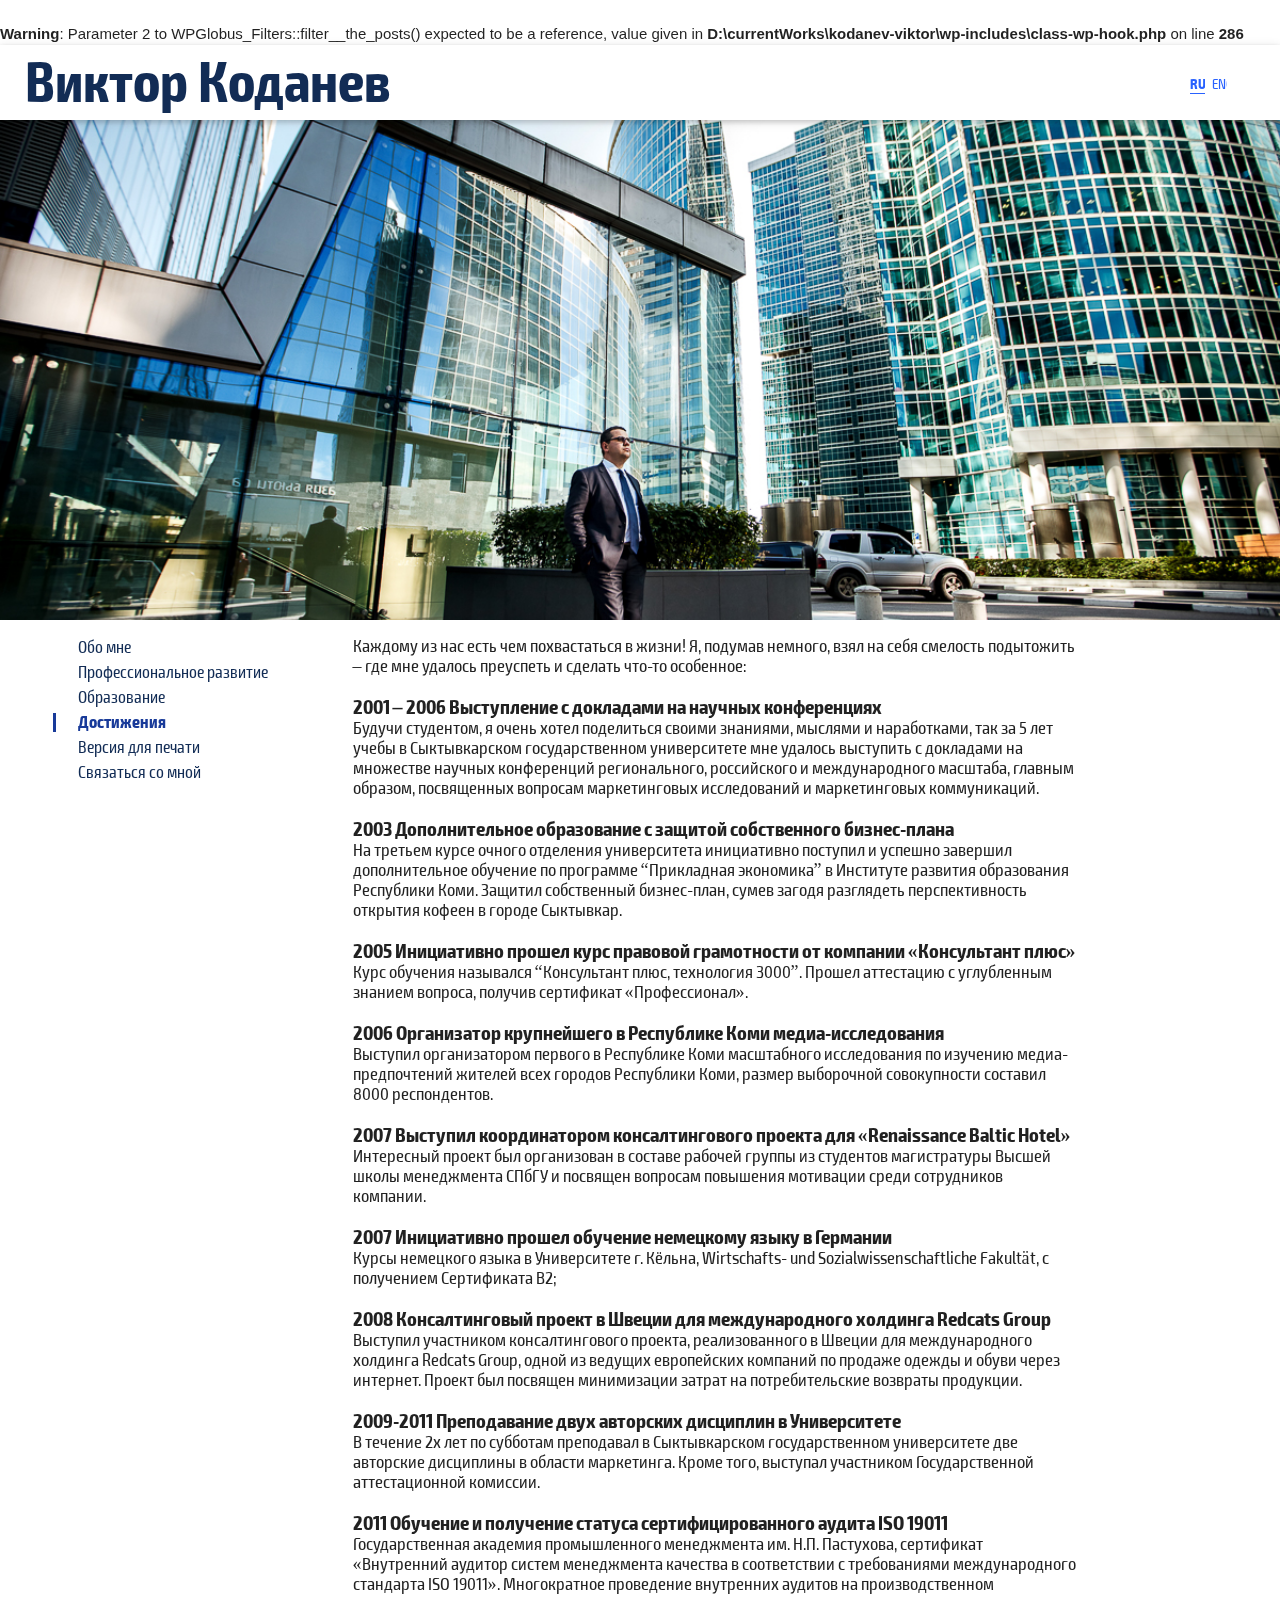
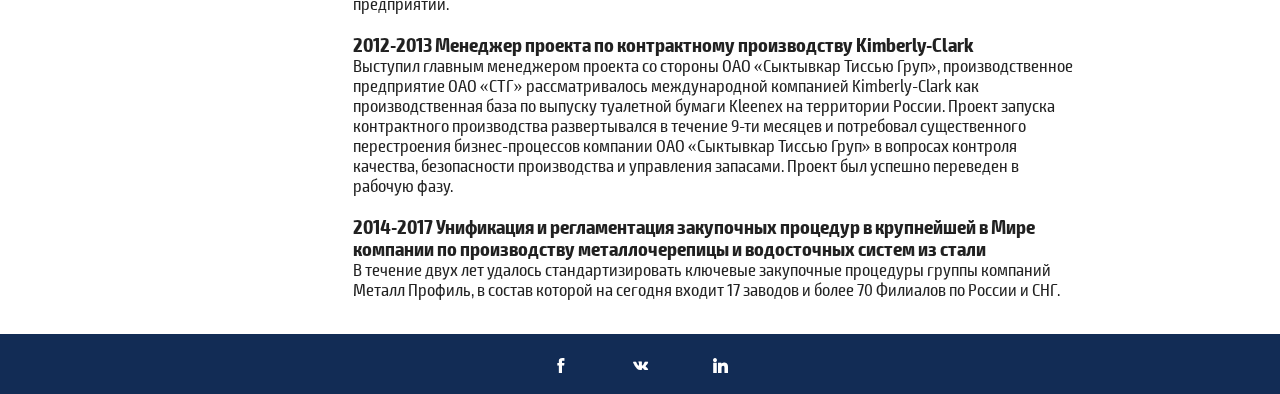
==== achievemnets/index.html @ 1e1ac739 "static clone" ====
<!DOCTYPE html>
<html><body><br>
<b>Warning</b>:  Parameter 2 to WPGlobus_Filters::filter__the_posts() expected to be a reference, value given in <b>D:\currentWorks\kodanev-viktor\wp-includes\class-wp-hook.php</b> on line <b>286</b><br>
	
	

	
		<meta charset="UTF-8">
		<meta name="viewport" content="width=device-width, height=device-height, initial-scale=1.0, maximum-scale=1.0, user-scalable=no">
		<link rel="shortcut icon" href="../wp-content/themes/kodanev/assets/icon_32.png" type="image/x-icon">

<link rel="apple-touch-icon" sizes="180x180" href="../wp-content/themes/kodanev/assets/apple-touch-icon.png">
<link rel="icon" type="image/png" href="../wp-content/themes/kodanev/assets/favicon-32x32.png" sizes="32x32">
<link rel="icon" type="image/png" href="../wp-content/themes/kodanev/assets/favicon-16x16.png" sizes="16x16">
<link rel="manifest" href="../wp-content/themes/kodanev/assets/manifest.json">
<link rel="mask-icon" href="../wp-content/themes/kodanev/assets/safari-pinned-tab.svg" color="#5bbad5">
<meta name="msapplication-TileColor" content="#ffffff">
<meta name="msapplication-TileImage" content="../wp-content/themes/kodanev/assets/mstile-144x144.png">
<meta name="theme-color" content="#ffffff">
		
		
		<title>Достижения — kodanev-viktor</title>
<link rel="dns-prefetch" href="//s.w.org">


<link rel="stylesheet" id="wp-block-library-css" href="../wp-includes/css/dist/block-library/style.min.css" type="text/css" media="all">
<link rel="stylesheet" id="materialize-style-css" href="../wp-content/themes/kodanev/assets/css/materialize.css" type="text/css" media="all">
<link rel="stylesheet" id="icons-css" href="../wp-content/themes/kodanev/assets/icons/style.css" type="text/css" media="all">
<link rel="stylesheet" id="flexbox-helper-css" href="../wp-content/themes/kodanev/assets/css/flexbox.css" type="text/css" media="all">
<link rel="stylesheet" id="fonts-style-css" href="../wp-content/themes/kodanev/assets/fonts/exo2/exotwocondensed.css" type="text/css" media="all">
<link rel="stylesheet" id="kodanev-style-css" href="../wp-content/themes/kodanev/style.css" type="text/css" media="all">
<link rel="stylesheet" id="wpglobus-css" href="../wp-content/plugins/wpglobus/includes/css/wpglobus.min.css" type="text/css" media="all">
<script type="text/javascript" src="../wp-includes/js/jquery/jquery.js"></script>
<script type="text/javascript" src="../wp-includes/js/jquery/jquery-migrate.min.js"></script>
<script type="text/javascript">
/* <![CDATA[ */
var userSettings = {"url":"\/","uid":"0","time":"1568636108","secure":""};
/* ]]> */
</script>
<script type="text/javascript" src="../wp-includes/js/utils.min.js"></script>







			<style type="text/css" media="screen">
				.wpglobus_flag_ru{background-image:url(http://OFFLINEZIP.wpsho/wp-content/plugins/wpglobus/flags/ru.png)}.wpglobus_flag_en{background-image:url(http://OFFLINEZIP.wpsho/wp-content/plugins/wpglobus/flags/us.png)}                                    			</style>
			

	

	
		<header id="masthead" class="site-header" role="banner">
			<nav class="white hide-on-med-and-down">
				<div class="nav-wrapper">
					<div class="name left">
						<h1 class="exo2bold dark-blue-text">Виктор Коданев</h1>
					</div>
					<div class="lang right">
						<ul class="lang_changer right"><li><a class="exo2reg med-blue-text active">Russian</a></li><li><a class="exo2reg med-blue-text" href="../en/achievemnets/index.html">English</a></li></ul>
					</div>
				</div>
			</nav>
			<div class="navbar-fixed hide-on-large-only">
				<nav class="white">
					<div class="nav-wrapper">
						<button data-activates="sidenav" class="c-hamburger c-hamburger--htx right">
							<span>toggle menu</span>
						</button>

						<div class="name center">
							<h1 class="exo2bold dark-blue-text">Виктор Коданев</h1>
						</div>
						<div class="pagenav side-nav" id="sidenav">
							<div class="name center">
								<h1 class="exo2bold white-text">Виктор Коданев</h1>
							</div>
							<div class="container flex-column">
								<ul class="links flex-column">


									<li> <a class="exo2reg" href="../index.html">Обо мне</a></li><li> <a class="exo2reg" href="../professional/index.html">Профессиональное развитие</a></li><li> <a class="exo2reg" href="../education/index.html">Образование</a></li><li> <a class="exo2reg" href="../achievemnets/index.html">Достижения</a></li><li> <a class="exo2reg" href="../documentation/index.html">Версия для печати</a></li><li> <a class="exo2reg" href="../contact/index.html">Связаться со мной</a></li>
								</ul>
								<div class="divider"></div>
								<ul class="linker flex-row">
									<li>
										<div class="circle">
											<a href="#">
												<span class="white-text icon icon-fb"></span>
											</a>
										</div>
									</li>
									<li>
										<div class="circle">
											<a href="#">
												<span class="white-text icon icon-vk"></span>
											</a>
										</div>
									</li>
									<li>
										<div class="circle">
											<a href="#">
												<span class="white-text icon icon-li"></span>
											</a>
										</div>
									</li>
									<li class="language valign-wrapper"><a class="exo2reg active">Russian</a></li><li class="language valign-wrapper"><a class="exo2reg" href="../en/achievemnets/index.html">English</a></li>								</ul>
							</div>
						</div>
					</div>
				</nav>
			</div>
		</header>
		

		<div id="page" class="site">
			<div id="content" class="site-content">

	<div id="primary" class="content-area">
		<main id="main" class="site-main" role="main">

			
<article id="post-62" class="post-62 page type-page status-publish hentry">

	<div class="entry-content">

			
<div class="fullwidth parallax-container">
<div class="parallax">
<img src="../wp-content/uploads/2016/09/IMG_5433.jpg" class="responsive-img"></div></div><div class="section">
		<div class="row">
	<div class="container">
			<div class="col s12 m12 l10 offset-l2 page-contents">
	<aside id="secondary" class="widget-area hide-on-med-and-down" role="complementary">
		<div class="flex-column">
<ul class="pagenav">
<li> <a class="exo2reg dark-blue-2-text" href="../index.html">Обо мне</a></li><li> <a class="exo2reg dark-blue-2-text" href="../professional/index.html">Профессиональное развитие</a></li><li> <a class="exo2reg dark-blue-2-text" href="../education/index.html">Образование</a></li><li> <a class="exo2reg dark-blue-2-text" href="../achievemnets/index.html">Достижения</a></li><li> <a class="exo2reg dark-blue-2-text" href="../documentation/index.html">Версия для печати</a></li><li> <a class="exo2reg dark-blue-2-text" href="../contact/index.html">Связаться со мной</a></li>			</ul>


		</div>
	</aside>
	
<p class="exo2reg">Каждому из нас есть чем похвастаться в жизни! Я, подумав немного, взял на себя смелость подытожить – где мне удалось преуспеть и сделать что-то особенное:<br>
 <br>
<span class="exo2bold">2001 – 2006 Выступление с докладами на научных конференциях</span></p>
<p class="exo2reg">Будучи студентом, я очень хотел поделиться своими знаниями, мыслями и наработками, так за 5 лет учебы в Сыктывкарском государственном университете мне удалось выступить с докладами на множестве научных конференций регионального, российского и международного масштаба, главным образом, посвященных вопросам маркетинговых исследований и маркетинговых коммуникаций.<br>
 <br>
<span class="exo2bold">2003 Дополнительное образование с защитой собственного бизнес-плана</span></p>
<p class="exo2reg">На третьем курсе очного отделения университета инициативно поступил и успешно завершил дополнительное обучение по программе “Прикладная экономика” в Институте развития образования Республики Коми. Защитил собственный бизнес-план, сумев загодя разглядеть перспективность открытия кофеен в городе Сыктывкар.<br>
 <br>
<span class="exo2bold">2005 Инициативно прошел курс правовой грамотности от компании «Консультант плюс»</span></p>
<p class="exo2reg">Курс обучения назывался “Консультант плюс, технология 3000”. Прошел аттестацию с углубленным знанием вопроса, получив сертификат «Профессионал».<br>
 <br>
<span class="exo2bold">2006 Организатор крупнейшего в Республике Коми медиа-исследования</span></p>
<p class="exo2reg">Выступил организатором первого в Республике Коми масштабного исследования по изучению медиа-предпочтений жителей всех городов Республики Коми, размер выборочной совокупности составил 8000 респондентов.<br>
 <br>
<span class="exo2bold">2007 Выступил координатором консалтингового проекта для «Renaissance Baltic Hotel»</span></p>
<p class="exo2reg">Интересный проект был организован в составе рабочей группы из студентов магистратуры Высшей школы менеджмента СПбГУ и посвящен вопросам повышения мотивации среди сотрудников компании.<br>
 <br>
<span class="exo2bold">2007 Инициативно прошел обучение немецкому языку в Германии</span></p>
<p class="exo2reg">Курсы немецкого языка в Университете г. Кёльна, Wirtschafts- und Sozialwissenschaftliche Fakultät, с получением Сертификата В2;<br>
 <br>
<span class="exo2bold">2008 Консалтинговый проект в Швеции для международного холдинга Redcats Group</span></p>
<p class="exo2reg">Выступил участником консалтингового проекта, реализованного в Швеции для международного холдинга Redcats Group, одной из ведущих европейских компаний по продаже одежды и обуви через интернет. Проект был посвящен минимизации затрат на потребительские возвраты продукции.<br>
 <br>
<span class="exo2bold">2009-2011 Преподавание двух авторских дисциплин в Университете</span></p>
<p class="exo2reg">В течение 2х лет по субботам преподавал в Сыктывкарском государственном университете две авторские дисциплины в области маркетинга. Кроме того, выступал участником Государственной аттестационной комиссии.<br>
 <br>
<span class="exo2bold">2011 Обучение и получение статуса сертифицированного аудита ISO 19011</span></p>
<p class="exo2reg">Государственная академия промышленного менеджмента им. Н.П. Пастухова, сертификат «Внутренний аудитор систем менеджмента качества в соответствии с требованиями международного стандарта ISO 19011». Многократное проведение внутренних аудитов на производственном предприятии.<br>
 <br>
<span class="exo2bold">2012-2013 Менеджер проекта по контрактному производству Kimberly-Clark</span></p>
<p class="exo2reg">Выступил главным менеджером проекта со стороны ОАО «Сыктывкар Тиссью Груп», производственное предприятие ОАО «СТГ» рассматривалось международной компанией Kimberly-Clark как производственная база по выпуску туалетной бумаги Kleenex на территории России. Проект запуска контрактного производства развертывался в течение 9-ти месяцев и потребовал существенного перестроения бизнес-процессов компании ОАО «Сыктывкар Тиссью Груп» в вопросах контроля качества, безопасности производства и управления запасами. Проект был успешно переведен в рабочую фазу.<br>
 <br>
<span class="exo2bold">2014-2017 Унификация и регламентация закупочных процедур в крупнейшей в Мире компании по производству металлочерепицы и водосточных систем из стали</span></p>
<p class="exo2reg">В течение двух лет удалось стандартизировать ключевые закупочные процедуры группы компаний Металл Профиль, в состав которой на сегодня входит 17 заводов и более 70 Филиалов по России и СНГ.</p>
</div>
		</div>
	</div>
</div>

	</div>

</article>
		</main>
	</div>


	</div>
	

	<footer class="dark-blue">
		<div class="flex-row icons">
				<div class="circle">
					<a href="https://facebook.com/victor.kodanev" target="_blank">
						<span class="icon icon-fb"></span>
					</a>
				</div>
				<div class="circle">
					<a href="https://vk.com/id373492752" target="_blank">
						<span class="icon icon-vk"></span>
					</a>
				</div>
				<div class="circle">
					<a href="https://ru.linkedin.com/in/viktor-kodanev-8ab91276" target="_blank">
						<span class="icon icon-li"></span>
					</a>
				</div>
		</div>
	</footer>
	
	</div>
	

	<script type="text/javascript" src="../wp-content/themes/kodanev/assets/js/jquery-2.2.1.min.js"></script>
<script type="text/javascript" src="../wp-content/themes/kodanev/assets/js/materialize.js"></script>
<script type="text/javascript" src="../wp-content/themes/kodanev/assets/js/init.js"></script>
<script type="text/javascript" src="../wp-content/themes/kodanev/js/navigation.js"></script>
<script type="text/javascript" src="../wp-content/themes/kodanev/js/skip-link-focus-fix.js"></script>
<script type="text/javascript">
/* <![CDATA[ */
var WPGlobus = {"version":"1.6.2","language":"ru"};
/* ]]> */
</script>
<script type="text/javascript" src="../wp-content/plugins/wpglobus/includes/js/wpglobus.min.js"></script>

		

		
</body></html>
---- wp-includes/css/dist/block-library/style.min.css ----
.wp-block-audio figcaption {margin-top: .5em;margin-bottom: 1em;color: #555d66;text-align: center;font-size: 13px;}
.wp-block-audio audio {width: 100%;min-width: 300px;}
.block-editor-block-list__layout .reusable-block-edit-panel {align-items: center;background: #f8f9f9;color: #555d66;display: flex;flex-wrap: wrap;font-family: -apple-system,BlinkMacSystemFont,Segoe UI,Roboto,Oxygen-Sans,Ubuntu,Cantarell,Helvetica Neue,sans-serif;font-size: 13px;top: -14px;margin: 0 -14px;padding: 8px 14px;position: relative;border: 1px dashed rgba(145,151,162,.25);border-bottom: none;}
.block-editor-block-list__layout .block-editor-block-list__layout .reusable-block-edit-panel {margin: 0 -14px;padding: 8px 14px;}
.block-editor-block-list__layout .reusable-block-edit-panel .reusable-block-edit-panel__spinner {margin: 0 5px;}
.block-editor-block-list__layout .reusable-block-edit-panel .reusable-block-edit-panel__info {margin-right: auto;}
.block-editor-block-list__layout .reusable-block-edit-panel .reusable-block-edit-panel__label {margin-right: 8px;white-space: nowrap;font-weight: 600;}
.block-editor-block-list__layout .reusable-block-edit-panel .reusable-block-edit-panel__title {flex: 1 1 100%;font-size: 14px;height: 30px;margin: 4px 0 8px;}
.block-editor-block-list__layout .reusable-block-edit-panel .components-button.reusable-block-edit-panel__button {flex-shrink: 0;}
@media (min-width:960px) {.block-editor-block-list__layout .reusable-block-edit-panel {flex-wrap: nowrap;}
	.block-editor-block-list__layout .reusable-block-edit-panel .reusable-block-edit-panel__title {margin: 0;}
	.block-editor-block-list__layout .reusable-block-edit-panel .components-button.reusable-block-edit-panel__button {margin: 0 0 0 5px;}}
.editor-block-list__layout .is-selected .reusable-block-edit-panel {border-color: rgba(66,88,99,.4) rgba(66,88,99,.4) rgba(66,88,99,.4) transparent;}
.is-dark-theme .editor-block-list__layout .is-selected .reusable-block-edit-panel {border-color: hsla(0,0%,100%,.45) hsla(0,0%,100%,.45) hsla(0,0%,100%,.45) transparent;}
.block-editor-block-list__layout .reusable-block-indicator {background: #fff;border: 1px dashed #e2e4e7;color: #555d66;top: -14px;height: 30px;padding: 4px;position: absolute;z-index: 1;width: 30px;right: -14px;}
.wp-block-button {color: #fff;margin-bottom: 1.5em;}
.wp-block-button.aligncenter {text-align: center;}
.wp-block-button.alignright {text-align: right;}
.wp-block-button__link {background-color: #32373c;border: none;border-radius: 28px;box-shadow: none;color: inherit;cursor: pointer;display: inline-block;font-size: 18px;margin: 0;padding: 12px 24px;text-align: center;text-decoration: none;overflow-wrap: break-word;}
.wp-block-button__link:active, .wp-block-button__link:focus, .wp-block-button__link:hover, .wp-block-button__link:visited {color: inherit;}
.is-style-squared .wp-block-button__link {border-radius: 0;}
.is-style-outline {color: #32373c;}
.is-style-outline .wp-block-button__link {background-color: transparent;border: 2px solid;}
.wp-block-calendar {text-align: center;}
.wp-block-calendar tbody td, .wp-block-calendar th {padding: 4px;border: 1px solid #e2e4e7;}
.wp-block-calendar tfoot td {border: none;}
.wp-block-calendar table {width: 100%;border-collapse: collapse;font-family: -apple-system,BlinkMacSystemFont,Segoe UI,Roboto,Oxygen-Sans,Ubuntu,Cantarell,Helvetica Neue,sans-serif;}
.wp-block-calendar table th {font-weight: 440;background: #edeff0;}
.wp-block-calendar a {text-decoration: underline;}
.wp-block-calendar tfoot a {color: #00739c;}
.wp-block-calendar table caption, .wp-block-calendar table tbody {color: #40464d;}
.wp-block-categories.alignleft {margin-right: 2em;}
.wp-block-categories.alignright {margin-left: 2em;}
.wp-block-columns {display: flex;flex-wrap: wrap;}
@media (min-width:782px) {.wp-block-columns {flex-wrap: nowrap;}}
.wp-block-column {flex-grow: 1;margin-bottom: 1em;flex-basis: 100%;min-width: 0;word-break: break-word;overflow-wrap: break-word;}
@media (min-width:600px) {.wp-block-column {flex-basis: calc(50% - 16px);flex-grow: 0;}
	.wp-block-column:nth-child(2n) {margin-left: 32px;}}
@media (min-width:782px) {.wp-block-column:not(:first-child) {margin-left: 32px;}}
.wp-block-cover, .wp-block-cover-image {position: relative;background-color: #000;background-size: cover;background-position: 50%;min-height: 430px;width: 100%;margin: 0 0 1.5em;display: flex;justify-content: center;align-items: center;overflow: hidden;}
.wp-block-cover-image.has-left-content, .wp-block-cover.has-left-content {justify-content: flex-start;}
.wp-block-cover-image.has-left-content .wp-block-cover-image-text, .wp-block-cover-image.has-left-content .wp-block-cover-text, .wp-block-cover-image.has-left-content h2, .wp-block-cover.has-left-content .wp-block-cover-image-text, .wp-block-cover.has-left-content .wp-block-cover-text, .wp-block-cover.has-left-content h2 {margin-left: 0;text-align: left;}
.wp-block-cover-image.has-right-content, .wp-block-cover.has-right-content {justify-content: flex-end;}
.wp-block-cover-image.has-right-content .wp-block-cover-image-text, .wp-block-cover-image.has-right-content .wp-block-cover-text, .wp-block-cover-image.has-right-content h2, .wp-block-cover.has-right-content .wp-block-cover-image-text, .wp-block-cover.has-right-content .wp-block-cover-text, .wp-block-cover.has-right-content h2 {margin-right: 0;text-align: right;}
.wp-block-cover-image .wp-block-cover-image-text, .wp-block-cover-image .wp-block-cover-text, .wp-block-cover-image h2, .wp-block-cover .wp-block-cover-image-text, .wp-block-cover .wp-block-cover-text, .wp-block-cover h2 {color: #fff;font-size: 2em;line-height: 1.25;z-index: 1;margin-bottom: 0;max-width: 610px;padding: 14px;text-align: center;}
.wp-block-cover-image .wp-block-cover-image-text a, .wp-block-cover-image .wp-block-cover-image-text a:active, .wp-block-cover-image .wp-block-cover-image-text a:focus, .wp-block-cover-image .wp-block-cover-image-text a:hover, .wp-block-cover-image .wp-block-cover-text a, .wp-block-cover-image .wp-block-cover-text a:active, .wp-block-cover-image .wp-block-cover-text a:focus, .wp-block-cover-image .wp-block-cover-text a:hover, .wp-block-cover-image h2 a, .wp-block-cover-image h2 a:active, .wp-block-cover-image h2 a:focus, .wp-block-cover-image h2 a:hover, .wp-block-cover .wp-block-cover-image-text a, .wp-block-cover .wp-block-cover-image-text a:active, .wp-block-cover .wp-block-cover-image-text a:focus, .wp-block-cover .wp-block-cover-image-text a:hover, .wp-block-cover .wp-block-cover-text a, .wp-block-cover .wp-block-cover-text a:active, .wp-block-cover .wp-block-cover-text a:focus, .wp-block-cover .wp-block-cover-text a:hover, .wp-block-cover h2 a, .wp-block-cover h2 a:active, .wp-block-cover h2 a:focus, .wp-block-cover h2 a:hover {color: #fff;}
.wp-block-cover-image.has-parallax, .wp-block-cover.has-parallax {background-attachment: fixed;}
@supports (-webkit-overflow-scrolling:touch) {.wp-block-cover-image.has-parallax, .wp-block-cover.has-parallax {background-attachment: scroll;}}
.wp-block-cover-image.has-background-dim:before, .wp-block-cover.has-background-dim:before {content: "";position: absolute;top: 0;left: 0;bottom: 0;right: 0;background-color: inherit;opacity: .5;z-index: 1;}
.wp-block-cover-image.has-background-dim.has-background-dim-10:before, .wp-block-cover.has-background-dim.has-background-dim-10:before {opacity: .1;}
.wp-block-cover-image.has-background-dim.has-background-dim-20:before, .wp-block-cover.has-background-dim.has-background-dim-20:before {opacity: .2;}
.wp-block-cover-image.has-background-dim.has-background-dim-30:before, .wp-block-cover.has-background-dim.has-background-dim-30:before {opacity: .3;}
.wp-block-cover-image.has-background-dim.has-background-dim-40:before, .wp-block-cover.has-background-dim.has-background-dim-40:before {opacity: .4;}
.wp-block-cover-image.has-background-dim.has-background-dim-50:before, .wp-block-cover.has-background-dim.has-background-dim-50:before {opacity: .5;}
.wp-block-cover-image.has-background-dim.has-background-dim-60:before, .wp-block-cover.has-background-dim.has-background-dim-60:before {opacity: .6;}
.wp-block-cover-image.has-background-dim.has-background-dim-70:before, .wp-block-cover.has-background-dim.has-background-dim-70:before {opacity: .7;}
.wp-block-cover-image.has-background-dim.has-background-dim-80:before, .wp-block-cover.has-background-dim.has-background-dim-80:before {opacity: .8;}
.wp-block-cover-image.has-background-dim.has-background-dim-90:before, .wp-block-cover.has-background-dim.has-background-dim-90:before {opacity: .9;}
.wp-block-cover-image.has-background-dim.has-background-dim-100:before, .wp-block-cover.has-background-dim.has-background-dim-100:before {opacity: 1;}
.wp-block-cover-image.alignleft, .wp-block-cover-image.alignright, .wp-block-cover.alignleft, .wp-block-cover.alignright {max-width: 305px;width: 100%;}
.wp-block-cover-image:after, .wp-block-cover:after {display: block;content: "";font-size: 0;min-height: inherit;}
@supports ((position:-webkit-sticky) or (position:sticky)) {.wp-block-cover-image:after, .wp-block-cover:after {content: none;}}
.wp-block-cover-image.aligncenter, .wp-block-cover-image.alignleft, .wp-block-cover-image.alignright, .wp-block-cover.aligncenter, .wp-block-cover.alignleft, .wp-block-cover.alignright {display: flex;}
.wp-block-cover-image .wp-block-cover__inner-container, .wp-block-cover .wp-block-cover__inner-container {width: calc(100% - 70px);z-index: 1;color: #f8f9f9;}
.wp-block-cover-image .wp-block-subhead, .wp-block-cover-image h1, .wp-block-cover-image h2, .wp-block-cover-image h3, .wp-block-cover-image h4, .wp-block-cover-image h5, .wp-block-cover-image h6, .wp-block-cover-image p, .wp-block-cover .wp-block-subhead, .wp-block-cover h1, .wp-block-cover h2, .wp-block-cover h3, .wp-block-cover h4, .wp-block-cover h5, .wp-block-cover h6, .wp-block-cover p {color: inherit;}
.wp-block-cover__video-background {position: absolute;top: 50%;left: 50%;transform: translateX(-50%) translateY(-50%);width: 100%;height: 100%;z-index: 0;-o-object-fit: cover;object-fit: cover;}
.block-editor-block-list__block[data-type="core/embed"][data-align=left] .block-editor-block-list__block-edit, .block-editor-block-list__block[data-type="core/embed"][data-align=right] .block-editor-block-list__block-edit, .wp-block-embed.alignleft, .wp-block-embed.alignright {max-width: 360px;width: 100%;}
.wp-block-embed {margin-bottom: 1em;}
.wp-block-embed figcaption {margin-top: .5em;margin-bottom: 1em;color: #555d66;text-align: center;font-size: 13px;}
.wp-embed-responsive .wp-block-embed.wp-embed-aspect-1-1 .wp-block-embed__wrapper, .wp-embed-responsive .wp-block-embed.wp-embed-aspect-1-2 .wp-block-embed__wrapper, .wp-embed-responsive .wp-block-embed.wp-embed-aspect-4-3 .wp-block-embed__wrapper, .wp-embed-responsive .wp-block-embed.wp-embed-aspect-9-16 .wp-block-embed__wrapper, .wp-embed-responsive .wp-block-embed.wp-embed-aspect-16-9 .wp-block-embed__wrapper, .wp-embed-responsive .wp-block-embed.wp-embed-aspect-18-9 .wp-block-embed__wrapper, .wp-embed-responsive .wp-block-embed.wp-embed-aspect-21-9 .wp-block-embed__wrapper {position: relative;}
.wp-embed-responsive .wp-block-embed.wp-embed-aspect-1-1 .wp-block-embed__wrapper:before, .wp-embed-responsive .wp-block-embed.wp-embed-aspect-1-2 .wp-block-embed__wrapper:before, .wp-embed-responsive .wp-block-embed.wp-embed-aspect-4-3 .wp-block-embed__wrapper:before, .wp-embed-responsive .wp-block-embed.wp-embed-aspect-9-16 .wp-block-embed__wrapper:before, .wp-embed-responsive .wp-block-embed.wp-embed-aspect-16-9 .wp-block-embed__wrapper:before, .wp-embed-responsive .wp-block-embed.wp-embed-aspect-18-9 .wp-block-embed__wrapper:before, .wp-embed-responsive .wp-block-embed.wp-embed-aspect-21-9 .wp-block-embed__wrapper:before {content: "";display: block;padding-top: 50%;}
.wp-embed-responsive .wp-block-embed.wp-embed-aspect-1-1 .wp-block-embed__wrapper iframe, .wp-embed-responsive .wp-block-embed.wp-embed-aspect-1-2 .wp-block-embed__wrapper iframe, .wp-embed-responsive .wp-block-embed.wp-embed-aspect-4-3 .wp-block-embed__wrapper iframe, .wp-embed-responsive .wp-block-embed.wp-embed-aspect-9-16 .wp-block-embed__wrapper iframe, .wp-embed-responsive .wp-block-embed.wp-embed-aspect-16-9 .wp-block-embed__wrapper iframe, .wp-embed-responsive .wp-block-embed.wp-embed-aspect-18-9 .wp-block-embed__wrapper iframe, .wp-embed-responsive .wp-block-embed.wp-embed-aspect-21-9 .wp-block-embed__wrapper iframe {position: absolute;top: 0;right: 0;bottom: 0;left: 0;width: 100%;height: 100%;}
.wp-embed-responsive .wp-block-embed.wp-embed-aspect-21-9 .wp-block-embed__wrapper:before {padding-top: 42.85%;}
.wp-embed-responsive .wp-block-embed.wp-embed-aspect-18-9 .wp-block-embed__wrapper:before {padding-top: 50%;}
.wp-embed-responsive .wp-block-embed.wp-embed-aspect-16-9 .wp-block-embed__wrapper:before {padding-top: 56.25%;}
.wp-embed-responsive .wp-block-embed.wp-embed-aspect-4-3 .wp-block-embed__wrapper:before {padding-top: 75%;}
.wp-embed-responsive .wp-block-embed.wp-embed-aspect-1-1 .wp-block-embed__wrapper:before {padding-top: 100%;}
.wp-embed-responsive .wp-block-embed.wp-embed-aspect-9-6 .wp-block-embed__wrapper:before {padding-top: 66.66%;}
.wp-embed-responsive .wp-block-embed.wp-embed-aspect-1-2 .wp-block-embed__wrapper:before {padding-top: 200%;}
.wp-block-file {margin-bottom: 1.5em;}
.wp-block-file.aligncenter {text-align: center;}
.wp-block-file.alignright {text-align: right;}
.wp-block-file .wp-block-file__button {background: #32373c;border-radius: 2em;color: #fff;font-size: 13px;padding: .5em 1em;}
.wp-block-file a.wp-block-file__button {text-decoration: none;}
.wp-block-file a.wp-block-file__button:active, .wp-block-file a.wp-block-file__button:focus, .wp-block-file a.wp-block-file__button:hover, .wp-block-file a.wp-block-file__button:visited {box-shadow: none;color: #fff;opacity: .85;text-decoration: none;}
.wp-block-file *+.wp-block-file__button {margin-left: .75em;}
.wp-block-gallery {display: flex;flex-wrap: wrap;list-style-type: none;padding: 0;}
.wp-block-gallery .blocks-gallery-image, .wp-block-gallery .blocks-gallery-item {margin: 0 16px 16px 0;display: flex;flex-grow: 1;flex-direction: column;justify-content: center;position: relative;}
.wp-block-gallery .blocks-gallery-image figure, .wp-block-gallery .blocks-gallery-item figure {margin: 0;height: 100%;}
@supports ((position:-webkit-sticky) or (position:sticky)) {.wp-block-gallery .blocks-gallery-image figure, .wp-block-gallery .blocks-gallery-item figure {display: flex;align-items: flex-end;justify-content: flex-start;}}
.wp-block-gallery .blocks-gallery-image img, .wp-block-gallery .blocks-gallery-item img {display: block;max-width: 100%;height: auto;width: 100%;}
@supports ((position:-webkit-sticky) or (position:sticky)) {.wp-block-gallery .blocks-gallery-image img, .wp-block-gallery .blocks-gallery-item img {width: auto;}}
.wp-block-gallery .blocks-gallery-image figcaption, .wp-block-gallery .blocks-gallery-item figcaption {position: absolute;bottom: 0;width: 100%;max-height: 100%;overflow: auto;padding: 40px 10px 9px;color: #fff;text-align: center;font-size: 13px;background: linear-gradient(0deg,rgba(0,0,0,.7),rgba(0,0,0,.3) 70%,transparent);}
.wp-block-gallery .blocks-gallery-image figcaption img, .wp-block-gallery .blocks-gallery-item figcaption img {display: inline;}
.wp-block-gallery.is-cropped .blocks-gallery-image a, .wp-block-gallery.is-cropped .blocks-gallery-image img, .wp-block-gallery.is-cropped .blocks-gallery-item a, .wp-block-gallery.is-cropped .blocks-gallery-item img {width: 100%;}
@supports ((position:-webkit-sticky) or (position:sticky)) {.wp-block-gallery.is-cropped .blocks-gallery-image a, .wp-block-gallery.is-cropped .blocks-gallery-image img, .wp-block-gallery.is-cropped .blocks-gallery-item a, .wp-block-gallery.is-cropped .blocks-gallery-item img {height: 100%;flex: 1;-o-object-fit: cover;object-fit: cover;}}
.wp-block-gallery .blocks-gallery-image, .wp-block-gallery .blocks-gallery-item {width: calc(( 100% - 16px ) / 2);}
.wp-block-gallery .blocks-gallery-image:nth-of-type(2n), .wp-block-gallery .blocks-gallery-item:nth-of-type(2n) {margin-right: 0;}
.wp-block-gallery.columns-1 .blocks-gallery-image, .wp-block-gallery.columns-1 .blocks-gallery-item {width: 100%;margin-right: 0;}
@media (min-width:600px) {.wp-block-gallery.columns-3 .blocks-gallery-image, .wp-block-gallery.columns-3 .blocks-gallery-item {width: calc(( 100% - 32px ) / 3);margin-right: 16px;}
	@supports (-ms-ime-align:auto) {.wp-block-gallery.columns-3 .blocks-gallery-image, .wp-block-gallery.columns-3 .blocks-gallery-item {width: calc(( 100% - 32px ) / 3 - 1px);}}
	.wp-block-gallery.columns-4 .blocks-gallery-image, .wp-block-gallery.columns-4 .blocks-gallery-item {width: calc(( 100% - 48px ) / 4);margin-right: 16px;}
	@supports (-ms-ime-align:auto) {.wp-block-gallery.columns-4 .blocks-gallery-image, .wp-block-gallery.columns-4 .blocks-gallery-item {width: calc(( 100% - 48px ) / 4 - 1px);}}
	.wp-block-gallery.columns-5 .blocks-gallery-image, .wp-block-gallery.columns-5 .blocks-gallery-item {width: calc(( 100% - 64px ) / 5);margin-right: 16px;}
	@supports (-ms-ime-align:auto) {.wp-block-gallery.columns-5 .blocks-gallery-image, .wp-block-gallery.columns-5 .blocks-gallery-item {width: calc(( 100% - 64px ) / 5 - 1px);}}
	.wp-block-gallery.columns-6 .blocks-gallery-image, .wp-block-gallery.columns-6 .blocks-gallery-item {width: calc(( 100% - 80px ) / 6);margin-right: 16px;}
	@supports (-ms-ime-align:auto) {.wp-block-gallery.columns-6 .blocks-gallery-image, .wp-block-gallery.columns-6 .blocks-gallery-item {width: calc(( 100% - 80px ) / 6 - 1px);}}
	.wp-block-gallery.columns-7 .blocks-gallery-image, .wp-block-gallery.columns-7 .blocks-gallery-item {width: calc(( 100% - 96px ) / 7);margin-right: 16px;}
	@supports (-ms-ime-align:auto) {.wp-block-gallery.columns-7 .blocks-gallery-image, .wp-block-gallery.columns-7 .blocks-gallery-item {width: calc(( 100% - 96px ) / 7 - 1px);}}
	.wp-block-gallery.columns-8 .blocks-gallery-image, .wp-block-gallery.columns-8 .blocks-gallery-item {width: calc(( 100% - 112px ) / 8);margin-right: 16px;}
	@supports (-ms-ime-align:auto) {.wp-block-gallery.columns-8 .blocks-gallery-image, .wp-block-gallery.columns-8 .blocks-gallery-item {width: calc(( 100% - 112px ) / 8 - 1px);}}
	.wp-block-gallery.columns-1 .blocks-gallery-image:nth-of-type(1n), .wp-block-gallery.columns-1 .blocks-gallery-item:nth-of-type(1n), .wp-block-gallery.columns-2 .blocks-gallery-image:nth-of-type(2n), .wp-block-gallery.columns-2 .blocks-gallery-item:nth-of-type(2n), .wp-block-gallery.columns-3 .blocks-gallery-image:nth-of-type(3n), .wp-block-gallery.columns-3 .blocks-gallery-item:nth-of-type(3n), .wp-block-gallery.columns-4 .blocks-gallery-image:nth-of-type(4n), .wp-block-gallery.columns-4 .blocks-gallery-item:nth-of-type(4n), .wp-block-gallery.columns-5 .blocks-gallery-image:nth-of-type(5n), .wp-block-gallery.columns-5 .blocks-gallery-item:nth-of-type(5n), .wp-block-gallery.columns-6 .blocks-gallery-image:nth-of-type(6n), .wp-block-gallery.columns-6 .blocks-gallery-item:nth-of-type(6n), .wp-block-gallery.columns-7 .blocks-gallery-image:nth-of-type(7n), .wp-block-gallery.columns-7 .blocks-gallery-item:nth-of-type(7n), .wp-block-gallery.columns-8 .blocks-gallery-image:nth-of-type(8n), .wp-block-gallery.columns-8 .blocks-gallery-item:nth-of-type(8n) {margin-right: 0;}}
.wp-block-gallery .blocks-gallery-image:last-child, .wp-block-gallery .blocks-gallery-item:last-child {margin-right: 0;}
.wp-block-gallery .blocks-gallery-item.has-add-item-button {width: 100%;}
.wp-block-gallery.alignleft, .wp-block-gallery.alignright {max-width: 305px;width: 100%;}
.wp-block-gallery.aligncenter, .wp-block-gallery.alignleft, .wp-block-gallery.alignright {display: flex;}
.wp-block-gallery.aligncenter .blocks-gallery-item figure {justify-content: center;}
.wp-block-image {max-width: 100%;margin-bottom: 1em;margin-left: 0;margin-right: 0;}
.wp-block-image img {max-width: 100%;}
.wp-block-image.aligncenter {text-align: center;}
.wp-block-image.alignfull img, .wp-block-image.alignwide img {width: 100%;}
.wp-block-image .aligncenter, .wp-block-image .alignleft, .wp-block-image .alignright, .wp-block-image.is-resized {display: table;margin-left: 0;margin-right: 0;}
.wp-block-image .aligncenter>figcaption, .wp-block-image .alignleft>figcaption, .wp-block-image .alignright>figcaption, .wp-block-image.is-resized>figcaption {display: table-caption;caption-side: bottom;}
.wp-block-image .alignleft {float: left;margin-right: 1em;}
.wp-block-image .alignright {float: right;margin-left: 1em;}
.wp-block-image .aligncenter {margin-left: auto;margin-right: auto;}
.wp-block-image figcaption {margin-top: .5em;margin-bottom: 1em;color: #555d66;text-align: center;font-size: 13px;}
.wp-block-latest-comments__comment {font-size: 15px;line-height: 1.1;list-style: none;margin-bottom: 1em;}
.has-avatars .wp-block-latest-comments__comment {min-height: 36px;list-style: none;}
.has-avatars .wp-block-latest-comments__comment .wp-block-latest-comments__comment-excerpt, .has-avatars .wp-block-latest-comments__comment .wp-block-latest-comments__comment-meta {margin-left: 52px;}
.has-dates .wp-block-latest-comments__comment, .has-excerpts .wp-block-latest-comments__comment {line-height: 1.5;}
.wp-block-latest-comments__comment-excerpt p {font-size: 14px;line-height: 1.8;margin: 5px 0 20px;}
.wp-block-latest-comments__comment-date {color: #8f98a1;display: block;font-size: 12px;}
.wp-block-latest-comments .avatar, .wp-block-latest-comments__comment-avatar {border-radius: 24px;display: block;float: left;height: 40px;margin-right: 12px;width: 40px;}
.wp-block-latest-posts.alignleft {margin-right: 2em;}
.wp-block-latest-posts.alignright {margin-left: 2em;}
.wp-block-latest-posts.is-grid {display: flex;flex-wrap: wrap;padding: 0;list-style: none;}
.wp-block-latest-posts.is-grid li {margin: 0 16px 16px 0;width: 100%;}
@media (min-width:600px) {.wp-block-latest-posts.columns-2 li {width: calc(50% - 16px);}
	.wp-block-latest-posts.columns-3 li {width: calc(33.33333% - 16px);}
	.wp-block-latest-posts.columns-4 li {width: calc(25% - 16px);}
	.wp-block-latest-posts.columns-5 li {width: calc(20% - 16px);}
	.wp-block-latest-posts.columns-6 li {width: calc(16.66667% - 16px);}}
.wp-block-latest-posts__post-date {display: block;color: #6c7781;font-size: 13px;}
.wp-block-media-text {display: grid;grid-template-rows: auto;align-items: center;grid-template-areas: "media-text-media media-text-content";grid-template-columns: 50% auto;}
.wp-block-media-text.has-media-on-the-right {grid-template-areas: "media-text-content media-text-media";grid-template-columns: auto 50%;}
.wp-block-media-text .wp-block-media-text__media {grid-area: media-text-media;margin: 0;}
.wp-block-media-text .wp-block-media-text__content {word-break: break-word;grid-area: media-text-content;padding: 0 8%;}
.wp-block-media-text>figure>img, .wp-block-media-text>figure>video {max-width: unset;width: 100%;vertical-align: middle;}
@media (max-width:600px) {.wp-block-media-text.is-stacked-on-mobile {grid-template-columns: 100% !important;grid-template-areas: "media-text-media" "media-text-content";}
	.wp-block-media-text.is-stacked-on-mobile.has-media-on-the-right {grid-template-areas: "media-text-content" "media-text-media";}}
.is-small-text {font-size: 14px;}
.is-regular-text {font-size: 16px;}
.is-large-text {font-size: 36px;}
.is-larger-text {font-size: 48px;}
.has-drop-cap:not(:focus):first-letter {float: left;font-size: 8.4em;line-height: .68;font-weight: 100;margin: .05em .1em 0 0;text-transform: uppercase;font-style: normal;}
.has-drop-cap:not(:focus):after {content: "";display: table;clear: both;padding-top: 14px;}
p.has-background {padding: 20px 30px;}
p.has-text-color a {color: inherit;}
.wp-block-pullquote {padding: 3em 0;margin-left: 0;margin-right: 0;text-align: center;}
.wp-block-pullquote.alignleft, .wp-block-pullquote.alignright {max-width: 305px;}
.wp-block-pullquote.alignleft p, .wp-block-pullquote.alignright p {font-size: 20px;}
.wp-block-pullquote p {font-size: 28px;line-height: 1.6;}
.wp-block-pullquote cite, .wp-block-pullquote footer {position: relative;}
.wp-block-pullquote .has-text-color a {color: inherit;}
.wp-block-pullquote:not(.is-style-solid-color) {background: none;}
.wp-block-pullquote.is-style-solid-color {border: none;}
.wp-block-pullquote.is-style-solid-color blockquote {margin-left: auto;margin-right: auto;text-align: left;max-width: 60%;}
.wp-block-pullquote.is-style-solid-color blockquote p {margin-top: 0;margin-bottom: 0;font-size: 32px;}
.wp-block-pullquote.is-style-solid-color blockquote cite {text-transform: none;font-style: normal;}
.wp-block-pullquote cite {color: inherit;}
.wp-block-quote.is-large, .wp-block-quote.is-style-large {margin: 0 0 16px;padding: 0 1em;}
.wp-block-quote.is-large p, .wp-block-quote.is-style-large p {font-size: 24px;font-style: italic;line-height: 1.6;}
.wp-block-quote.is-large cite, .wp-block-quote.is-large footer, .wp-block-quote.is-style-large cite, .wp-block-quote.is-style-large footer {font-size: 18px;text-align: right;}
.wp-block-rss.alignleft {margin-right: 2em;}
.wp-block-rss.alignright {margin-left: 2em;}
.wp-block-rss.is-grid {display: flex;flex-wrap: wrap;padding: 0;list-style: none;}
.wp-block-rss.is-grid li {margin: 0 16px 16px 0;width: 100%;}
@media (min-width:600px) {.wp-block-rss.columns-2 li {width: calc(50% - 16px);}
	.wp-block-rss.columns-3 li {width: calc(33.33333% - 16px);}
	.wp-block-rss.columns-4 li {width: calc(25% - 16px);}
	.wp-block-rss.columns-5 li {width: calc(20% - 16px);}
	.wp-block-rss.columns-6 li {width: calc(16.66667% - 16px);}}
.wp-block-rss__item-author, .wp-block-rss__item-publish-date {color: #6c7781;font-size: 13px;}
.wp-block-search {display: flex;flex-wrap: wrap;}
.wp-block-search .wp-block-search__label {width: 100%;}
.wp-block-search .wp-block-search__input {flex-grow: 1;}
.wp-block-search .wp-block-search__button {margin-left: 10px;}
.wp-block-separator.is-style-wide {border-bottom-width: 1px;}
.wp-block-separator.is-style-dots {background: none;border: none;text-align: center;max-width: none;line-height: 1;height: auto;}
.wp-block-separator.is-style-dots:before {content: "···";color: #191e23;font-size: 20px;letter-spacing: 2em;padding-left: 2em;font-family: serif;}
p.wp-block-subhead {font-size: 1.1em;font-style: italic;opacity: .75;}
.wp-block-table.has-fixed-layout {table-layout: fixed;width: 100%;}
.wp-block-table.aligncenter, .wp-block-table.alignleft, .wp-block-table.alignright {display: table;width: auto;}
.wp-block-table.has-subtle-light-gray-background-color {background-color: #f3f4f5;}
.wp-block-table.has-subtle-pale-green-background-color {background-color: #e9fbe5;}
.wp-block-table.has-subtle-pale-blue-background-color {background-color: #e7f5fe;}
.wp-block-table.has-subtle-pale-pink-background-color {background-color: #fcf0ef;}
.wp-block-table.is-style-stripes {border-spacing: 0;border-collapse: inherit;background-color: transparent;border-bottom: 1px solid #f3f4f5;}
.wp-block-table.is-style-stripes.has-subtle-light-gray-background-color tr:nth-child(odd), .wp-block-table.is-style-stripes tr:nth-child(odd) {background-color: #f3f4f5;}
.wp-block-table.is-style-stripes.has-subtle-pale-green-background-color tr:nth-child(odd) {background-color: #e9fbe5;}
.wp-block-table.is-style-stripes.has-subtle-pale-blue-background-color tr:nth-child(odd) {background-color: #e7f5fe;}
.wp-block-table.is-style-stripes.has-subtle-pale-pink-background-color tr:nth-child(odd) {background-color: #fcf0ef;}
.wp-block-table.is-style-stripes td {border-color: transparent;}
.wp-block-text-columns, .wp-block-text-columns.aligncenter {display: flex;}
.wp-block-text-columns .wp-block-column {margin: 0 16px;padding: 0;}
.wp-block-text-columns .wp-block-column:first-child {margin-left: 0;}
.wp-block-text-columns .wp-block-column:last-child {margin-right: 0;}
.wp-block-text-columns.columns-2 .wp-block-column {width: 50%;}
.wp-block-text-columns.columns-3 .wp-block-column {width: 33.33333%;}
.wp-block-text-columns.columns-4 .wp-block-column {width: 25%;}
pre.wp-block-verse {white-space: nowrap;overflow: auto;}
.wp-block-video {margin-left: 0;margin-right: 0;}
.wp-block-video video {max-width: 100%;}
@supports ((position:-webkit-sticky) or (position:sticky)) {.wp-block-video [poster] {-o-object-fit: cover;object-fit: cover;}}
.wp-block-video.aligncenter {text-align: center;}
.wp-block-video figcaption {margin-top: .5em;margin-bottom: 1em;color: #555d66;text-align: center;font-size: 13px;}
.has-pale-pink-background-color.has-pale-pink-background-color {background-color: #f78da7;}
.has-vivid-red-background-color.has-vivid-red-background-color {background-color: #cf2e2e;}
.has-luminous-vivid-orange-background-color.has-luminous-vivid-orange-background-color {background-color: #ff6900;}
.has-luminous-vivid-amber-background-color.has-luminous-vivid-amber-background-color {background-color: #fcb900;}
.has-light-green-cyan-background-color.has-light-green-cyan-background-color {background-color: #7bdcb5;}
.has-vivid-green-cyan-background-color.has-vivid-green-cyan-background-color {background-color: #00d084;}
.has-pale-cyan-blue-background-color.has-pale-cyan-blue-background-color {background-color: #8ed1fc;}
.has-vivid-cyan-blue-background-color.has-vivid-cyan-blue-background-color {background-color: #0693e3;}
.has-very-light-gray-background-color.has-very-light-gray-background-color {background-color: #eee;}
.has-cyan-bluish-gray-background-color.has-cyan-bluish-gray-background-color {background-color: #abb8c3;}
.has-very-dark-gray-background-color.has-very-dark-gray-background-color {background-color: #313131;}
.has-pale-pink-color.has-pale-pink-color {color: #f78da7;}
.has-vivid-red-color.has-vivid-red-color {color: #cf2e2e;}
.has-luminous-vivid-orange-color.has-luminous-vivid-orange-color {color: #ff6900;}
.has-luminous-vivid-amber-color.has-luminous-vivid-amber-color {color: #fcb900;}
.has-light-green-cyan-color.has-light-green-cyan-color {color: #7bdcb5;}
.has-vivid-green-cyan-color.has-vivid-green-cyan-color {color: #00d084;}
.has-pale-cyan-blue-color.has-pale-cyan-blue-color {color: #8ed1fc;}
.has-vivid-cyan-blue-color.has-vivid-cyan-blue-color {color: #0693e3;}
.has-very-light-gray-color.has-very-light-gray-color {color: #eee;}
.has-cyan-bluish-gray-color.has-cyan-bluish-gray-color {color: #abb8c3;}
.has-very-dark-gray-color.has-very-dark-gray-color {color: #313131;}
.has-small-font-size {font-size: 13px;}
.has-normal-font-size, .has-regular-font-size {font-size: 16px;}
.has-medium-font-size {font-size: 20px;}
.has-large-font-size {font-size: 36px;}
.has-huge-font-size, .has-larger-font-size {font-size: 42px;}
---- wp-content/themes/kodanev/assets/icons/style.css ----
@font-face {font-family: "kodanev";src: url("fonts/kodanev.eot?1puwsv");src: url("fonts/kodanev.eot?1puwsv#iefix") format("embedded-opentype"),url("fonts/kodanev.ttf?1puwsv") format("truetype"),url("fonts/kodanev.woff?1puwsv") format("woff"),url("fonts/kodanev.svg?1puwsv#kodanev") format("svg");font-weight: normal;font-style: normal;}
.icon {font-family: "kodanev" !important;speak: none;font-style: normal;font-weight: normal;font-variant: normal;text-transform: none;line-height: 1;-webkit-font-smoothing: antialiased;-moz-osx-font-smoothing: grayscale;}
.icon-download:before {content: "";}
.icon-fb:before {content: "";}
.icon-li:before {content: "";}
.icon-vk:before {content: "";}
---- wp-content/themes/kodanev/assets/css/flexbox.css ----
.flex-row {display: -webkit-box;display: -moz-box;display: -ms-flexbox;display: -webkit-flex;display: flex;-webkit-box-orient: horizontal;-moz-box-orient: horizontal;-webkit-box-direction: normal;-moz-box-direction: normal;-webkit-flex-direction: row;-ms-flex-direction: row;flex-direction: row;vertical-align: middle;align-content: center;align-items: center;align-self: center;text-align: center;justify-content: center;}
.flex-column {display: -webkit-box;display: -moz-box;display: -ms-flexbox;display: -webkit-flex;display: flex;-webkit-box-orient: vertical;-moz-box-orient: vertical;-webkit-box-direction: normal;-moz-box-direction: normal;-webkit-flex-direction: column;-ms-flex-direction: column;flex-direction: column;vertical-align: middle;align-content: center;align-items: center;align-self: center;text-align: center;justify-content: center;}
---- wp-content/themes/kodanev/assets/fonts/exo2/exotwocondensed.css ----
@font-face {font-family: "Exo 2 Condensed";src: local("Exo 2 Light Condensed"),local("Exo2-LightCondensed"),url("exo2lightcondensed.woff2") format("woff2"),url("exo2lightcondensed.woff") format("woff"),url("exo2lightcondensed.ttf") format("truetype");font-weight: 300;font-style: normal;}
.exo2light {font-family: "Exo 2 Condensed";font-weight: 300;font-style: normal;text-rendering: optimizeLegibility;}
@font-face {font-family: "Exo 2 Condensed";src: local("Exo 2 Regular Condensed"),local("Exo2-RegularCondensed"),url("exo2regularcondensed.woff2") format("woff2"),url("exo2regularcondensed.woff") format("woff"),url("exo2regularcondensed.ttf") format("truetype");font-weight: 400;font-style: normal;}
.exo2reg {font-family: "Exo 2 Condensed";font-weight: 400;font-style: normal;text-rendering: optimizeLegibility;}
@font-face {font-family: "Exo 2 Condensed";src: local("Exo 2 Bold Condensed"),local("Exo2-BoldCondensed"),url("exo2boldcondensed.woff2") format("woff2"),url("exo2boldcondensed.woff") format("woff"),url("exo2boldcondensed.ttf") format("truetype");font-weight: 700;font-style: normal;}
.exo2bold {font-family: "Exo 2 Condensed";font-weight: 700;font-style: normal;text-rendering: optimizeLegibility;}
---- wp-content/themes/kodanev/style.css ----
.dark-blue {background-color: #122c55;}
.dark-blue-text {color: #122c55;}
.dark-blue-2 {background-color: #183a99;}
.dark-blue-2-text {color: #183a99;}
.med-blue {background-color: #2962ff;}
.med-blue-text {color: #2962ff;}
.fullheight {height: 100vh;}
.fullwidth {width: 100%;}
.c-hamburger {display: block;position: relative;overflow: hidden;margin: 0;padding: 0;width: 60px;height: 60px;font-size: 0;text-indent: -9999px;appearance: none;box-shadow: none;border-radius: none;border: none;cursor: pointer;transition: background .3s;z-index: 100000;}
.c-hamburger:focus {outline: none;background: transparent;}
.c-hamburger span {display: block;position: absolute;top: 35px;left: 10px;right: 10px;height: 5px;background: #122c55;border-radius: 5px;}
.c-hamburger span::before, .c-hamburger span::after {position: absolute;display: block;left: 0;width: 100%;height: 5px;background-color: #122c55;border-radius: 5px;content: "";}
.c-hamburger span::before {top: -15px;}
.c-hamburger span::after {bottom: -15px;}
.c-hamburger--htx {background-color: transparent;}
.c-hamburger--htx span {transition: background 0s .3s;}
.c-hamburger--htx span::before, .c-hamburger--htx span::after {transition-duration: .3s,.3s;transition-delay: .3s,0s;}
.c-hamburger--htx span::before {transition-property: top,transform;}
.c-hamburger--htx span::after {transition-property: bottom,transform;}
.c-hamburger--htx.is-active {color: #fff;background-color: transparent;}
.c-hamburger--htx.is-active span {color: #fff;background: transparent;}
.c-hamburger--htx.is-active span::before {top: 0;background-color: #fff;transform: rotate(45deg);}
.c-hamburger--htx.is-active span::after {bottom: 0;background-color: #fff;transform: rotate(-45deg);}
.c-hamburger--htx.is-active span::before, .c-hamburger--htx.is-active span::after {transition-delay: 0s,.3s;}
.drag-target {display: none;}
.side-nav {width: 100%;background-color: rgba(0,0,0,.9);}
.side-nav a.active {color: #183a99;font-weight: bold;}
.side-nav a {color: #fff;}
.language a, .language a.active {color: #fff;}
#secondary .pagenav a:hover, #secondary .pagenav a.active {font-weight: bold;}
#secondary .pagenav .pagenav .active:before {content: "";display: block;position: absolute;margin: 8px 0 0 0;height: 30px;line-height: 20px;margin-left: -10px;width: 3px;background-color: #183a99;}
.links a.active {font-weight: bold;color: #2962ff;}
.links .active:before {content: "";display: block;position: absolute;margin: 8px 0 0 0;height: 30px;line-height: 20px;margin-left: -25px;width: 3px;background-color: #2962ff;}
header {top: 0;}
nav, nav .nav-wrapper i, nav a.button-collapse, nav a.button-collapse i {height: 75px;line-height: 75px;}
.nav-wrapper {width: 100%;justify-content: space-around;}
.name h1 {margin: auto 0;margin-left: 25px;line-height: normal;font-size: 3.75em;}
.name {margin: 0;width: 50%;}
.lang_changer {top: 0;position: relative;height: 75px;line-height: 75px;margin: 0;margin-right: 50px;}
.lang_changer li a {font-size: 1em;display: inline-block;width: 1em;max-width: 1em;line-height: 20px;white-space: nowrap;overflow: hidden;text-overflow: clip;text-transform: uppercase;margin: 0 .5em;padding: 0;}
.lang_changer a.active {width: 1.1em;max-width: 1.15em;font-weight: 700;margin: 0;border-bottom: 1px solid #183a99;}
.lang_changer a:hover, .lang_changer a.acitve:hover {color: #122c55;background-color: transparent;border-bottom: 1px solid #122c55;}
.lang_changer a.active {font-weight: 700;}
.entry-content {width: auto;word-wrap: normal;}
.entry-content .section {min-height: 500px;position: relative;}
.entry-content p {font-size: 20px;line-height: 22px;margin: 0 auto;}
.entry-content span.exo2bold {font-size: 22px;line-height: 22px;margin: 0 auto;}
#secondary {top: 0;left: 0;position: absolute;width: 25%;}
#secondary ul {width: 75%;margin-left: 75px;}
#secondary li {text-align: left;}
#secondary li a {font-size: 20px;}
#secondary li a:hover:before {content: "";display: block;position: absolute;margin: 8px 0 0 0;height: 30px;line-height: 20px;margin-left: -25px;width: 3px;background-color: #122c55;}
#secondary li a:hover {color: #122c55;}
#secondary a.active {font-weight: bold;color: #183a99;}
#secondary .pagenav .active:before {content: "";display: block;position: absolute;margin: 8px 0 0 0;height: 30px;line-height: 20px;margin-left: -25px;width: 3px;background-color: #183a99;}
#secondary .pagenav .active:hover:before {background-color: #122c55;}
.page-contents a {color: #122c55;}
.page-contents a:hover {color: #183a99;}
footer {height: 60px;line-height: 60px;}
footer .icons {height: 60px;line-height: 60px;width: 240px;margin: 0 auto;}
footer .circle {height: 40px;width: 40px;line-height: 40px;margin: 0 auto;}
footer .icon {height: 25px;width: 25px;font-size: 25px;color: #fff;font-weight: 100;text-align: center;vertical-align: middle;margin: 0;}
.downloader, .downloader .icon-download {font-size: 13px;}
.downloader .icon-download {margin-left: 13px;}
.chip {height: auto;line-height: normal;padding: 5px 10px;}
.file-field .file-path-wrapper {width: 79%;}
input:not([type]):focus:not([readonly]), input[type=text]:focus:not([readonly]), input[type=password]:focus:not([readonly]), input[type=email]:focus:not([readonly]), input[type=url]:focus:not([readonly]), input[type=time]:focus:not([readonly]), input[type=date]:focus:not([readonly]), input[type=datetime]:focus:not([readonly]), input[type=datetime-local]:focus:not([readonly]), input[type=tel]:focus:not([readonly]), input[type=number]:focus:not([readonly]), input[type=search]:focus:not([readonly]), textarea.materialize-textarea:focus:not([readonly]) {border-bottom: 1px solid #2962ff;box-shadow: 0 1px 0 0 #2962ff;}
input:not([type]):focus:not([readonly]) + label, input[type=text]:focus:not([readonly]) + label, input[type=password]:focus:not([readonly]) + label, input[type=email]:focus:not([readonly]) + label, input[type=url]:focus:not([readonly]) + label, input[type=time]:focus:not([readonly]) + label, input[type=date]:focus:not([readonly]) + label, input[type=datetime]:focus:not([readonly]) + label, input[type=datetime-local]:focus:not([readonly]) + label, input[type=tel]:focus:not([readonly]) + label, input[type=number]:focus:not([readonly]) + label, input[type=search]:focus:not([readonly]) + label, textarea.materialize-textarea:focus:not([readonly]) + label {color: #2962ff;}
.btn-flat:hover {background-color: #122c55;}
@media all and (min-width: 0) and (max-width: 601px) {.file-field .file-path-wrapper {width: 100%;}}
body.page-template-contact .btn, .btn-large, .btn-flat[type=select] {margin-bottom: 1em;}
body.page-template-contact .btn, .btn-large, .btn-flat[type=submit] {margin-bottom: -15px;}
.file-row {justify-content: space-between;}
.error {font-size: 1em;}
@media all and (min-width: 0) and (max-width: 320px) {.c-hamburger {height: 40px;width: 40px;margin: 15px 0;}
	.c-hamburger span {top: 15px;height: 4px;}
	.c-hamburger span::before {top: -10px;}
	.c-hamburger span::after {bottom: -10px;}
	.c-hamburger span::before, .c-hamburger span::after {height: 4px;}
	.pagenav {width: 100vw;}
	.side-nav .divider {width: 100%;margin: 20px auto;}
	.side-nav .container {height: 70%;justify-content: space-between;}
	.links {width: 100%;position: relative;text-align: left;height: 80%;justify-content: space-around;}
	.links li {width: 100%;float: left;text-align: left;}
	.pagenav .name {margin-top: 10px;margin-bottom: 20px;position: relative;display: block;text-align: center;}
	.side-nav li {float: left;clear: both;margin: auto;line-height: normal;}
	.side-nav a {text-align: left;font-size: 1em;height: auto;line-height: normal;margin: auto;}
	.links .active:before {content: "";display: block;position: absolute;margin: .2em 0 0 0;height: 1em;line-height: 20px;margin-left: -10px;width: 3px;}
	.linker {margin: 0 auto;width: 90%;}
	.linker li {width: auto;}
	.side-nav .language a {font-size: 1em;display: inline-block;width: 1em;max-width: 1.5em;white-space: nowrap;overflow: hidden;text-overflow: clip;text-transform: uppercase;margin: 0 .5em;padding: 0;}
	.pagenav .name h1 {height: 48px;line-height: 48px;font-size: 1.8em;margin-left: -5%;text-align: center;}
	.name {width: 100%;margin: auto;}
	.name h1 {margin-top: 5px;height: 60px;line-height: 60px;font-size: 1.8em;text-align: center;}
	.parallax-container {height: 300px;}
	.parallax img {min-width: auto;max-width: none;width: auto;height: 100%;}
	.downloader .icon-download {margin-left: 16px;}
	.downloader, .downloader .icon-download {font-size: 16px;}
	.entry-content p {font-size: 16px;line-height: normal;}
	p.error {font-size: 12px;line-height: 14px;}
	.error p {font-size: 8px;line-height: 10px;}
	.entry-content span.exo2bold {font-size: 16px;line-height: normal;}
	footer .circle {width: 30px;height: 30px;line-height: 30px;}
	body.page-template-contact .file-row, body.page-template-contact .captcha-row {flex-direction: column;}}
@media all and (min-width: 321px) and (max-width: 480px) {.c-hamburger {height: 50px;width: 50px;margin: 10px 0;}
	.c-hamburger span {top: 20px;height: 5px;}
	.c-hamburger span::before {top: -10px;}
	.c-hamburger span::after {bottom: -10px;}
	.c-hamburger span::before, .c-hamburger span::after {height: 5px;}
	.pagenav {width: 100vw;}
	.side-nav .divider {width: 100%;margin: 20px auto;}
	.side-nav .container {height: 80%;justify-content: space-between;}
	.links {width: 100%;position: relative;text-align: left;height: 80%;justify-content: space-around;}
	.links li {width: 100%;float: left;text-align: left;}
	.pagenav .name {margin-top: 10px;margin-bottom: 20px;position: relative;display: block;text-align: left;}
	.side-nav li {float: left;clear: both;margin: auto;line-height: normal;}
	.side-nav a {text-align: left;font-size: 1.75em;height: auto;line-height: normal;margin: auto;}
	.links .active:before {content: "";display: block;position: absolute;margin: .2em 0 0 0;height: 1em;line-height: 1.75em;margin-left: -10px;width: 3px;}
	.linker {margin: 0 auto;width: 90%;}
	.linker li {width: auto;}
	.side-nav .language a {font-size: 1.5em;display: inline-block;width: 1em;max-width: 1.5em;white-space: nowrap;overflow: hidden;text-overflow: clip;text-transform: uppercase;margin: 0 .5em;padding: 0;}
	.pagenav .name h1 {height: 48px;line-height: 48px;font-size: 2.5em;text-align: center;}
	.name {width: 80%;margin: auto;}
	.name h1 {margin-top: 5px;height: 60px;line-height: 60px;font-size: 2.5em;}
	.parallax-container {height: 400px;}
	.parallax img {min-width: auto;max-width: none;width: auto;height: 100%;}
	.downloader .icon-download {margin-left: 18px;}
	.downloader, .downloader .icon-download {font-size: 18px;}
	.entry-content p {font-size: 18px;line-height: normal;}
	p.error {font-size: 14px;line-height: 16px;}
	.error p {font-size: 10px;line-height: 12px;}
	.entry-content span.exo2bold {font-size: 18px;line-height: normal;}
	footer .circle {width: 30px;height: 30px;line-height: 30px;}}
@media all and (min-width: 481px) and (max-width: 600px) {.c-hamburger {height: 50px;width: 50px;margin: 10px 0;}
	.c-hamburger span {top: 20px;height: 5px;}
	.c-hamburger span::before {top: -10px;}
	.c-hamburger span::after {bottom: -10px;}
	.c-hamburger span::before, .c-hamburger span::after {height: 5px;}
	.pagenav {width: 100vw;}
	.side-nav .divider {width: 100%;margin: 20px auto;}
	.side-nav .container {height: 85%;justify-content: space-between;}
	.links {width: 100%;position: relative;text-align: left;height: 75%;justify-content: space-around;}
	.links li {width: 100%;float: left;text-align: left;}
	.pagenav .name {margin-top: 10px;margin-bottom: 20px;position: relative;display: block;text-align: left;}
	.side-nav li {float: left;clear: both;margin: auto;line-height: normal;}
	.side-nav a {text-align: left;font-size: 1.9em;height: auto;line-height: normal;margin: auto;}
	.links .active:before {content: "";display: block;position: absolute;margin: .2em 0 0 0;height: 1em;line-height: 1.75em;margin-left: -15px;width: 3px;}
	.linker {margin: 0 auto;width: 90%;}
	.linker li {width: auto;}
	.side-nav .language a {font-size: 1.5em;display: inline-block;width: 1em;max-width: 1.5em;white-space: nowrap;overflow: hidden;text-overflow: clip;text-transform: uppercase;margin: 0 .5em;padding: 0;}
	.pagenav .name h1 {height: 48px;line-height: 48px;font-size: 2.75em;text-align: center;}
	.name {width: 85%;margin: auto;}
	.name h1 {margin-top: 5px;height: 60px;line-height: 60px;font-size: 2.75em;}
	.parallax img {min-width: auto;max-width: none;width: auto;height: 100%;}
	.downloader .icon-download {margin-left: 20px;}
	.downloader, .downloader .icon-download {font-size: 20px;}
	.entry-content p {font-size: 20px;line-height: normal;}
	p.error {font-size: 16px;line-height: 18px;}
	.error p {font-size: 12px;line-height: 14px;}
	.entry-content span.exo2bold {font-size: 20px;line-height: normal;}
	footer .circle {width: 40px;height: 40px;line-height: 40px;}
	body.page-template-contact .captcha-row {flex-direction: column;}}
@media all and (min-width: 601px) and (max-width: 991px) {.c-hamburger {height: 50px;width: 50px;margin: 10px 0;}
	.c-hamburger span {top: 20px;height: 5px;}
	.c-hamburger span::before {top: -10px;}
	.c-hamburger span::after {bottom: -10px;}
	.c-hamburger span::before, .c-hamburger span::after {height: 5px;}
	.pagenav {width: 100vw;}
	.side-nav .divider {width: 100%;margin: 20px auto;}
	.side-nav .container {height: 85%;justify-content: space-between;}
	.links {width: 100%;position: relative;text-align: left;height: 75%;justify-content: space-around;}
	.links li {width: 100%;float: left;text-align: left;}
	.pagenav .name {margin-top: 10px;margin-bottom: 20px;position: relative;display: block;text-align: left;}
	.side-nav li {float: left;clear: both;margin: auto;line-height: normal;}
	.side-nav a {text-align: left;font-size: 2.5em;height: auto;line-height: normal;margin: auto;}
	.links .active:before {content: "";display: block;position: absolute;margin: .2em 0 0 0;height: 1em;line-height: 2em;margin-left: -20px;width: 3px;}
	.linker {margin: 0 auto;width: 90%;}
	.linker li {width: auto;}
	.side-nav .language a {font-size: 1.5em;display: inline-block;width: 1em;max-width: 1.5em;white-space: nowrap;overflow: hidden;text-overflow: clip;text-transform: uppercase;margin: 0 .5em;padding: 0;}
	.pagenav .name h1 {height: 48px;line-height: 48px;font-size: 3em;text-align: center;}
	.pagenav .name, .name {width: 90%;margin: auto;}
	.name h1 {margin-top: 5px;height: 60px;line-height: 60px;font-size: 3em;}
	.parallax-container {height: 400px;}
	.downloader .icon-download {margin-left: 22px;}
	.downloader, .downloader .icon-download {font-size: 22px;}
	.entry-content p {font-size: 22px;line-height: normal;}
	p.error {font-size: 18px;line-height: 20px;}
	.error p {font-size: 14px;line-height: 16px;}
	.entry-content span.exo2bold {font-size: 22px;line-height: normal;}
	footer .circle {width: 50px;height: 50px;line-height: 50px;}}
@media all and (min-width: 992px) and (max-width: 1024px) {.lang_changer li a, .lang_changer li a.active {font-size: 14px;width: 15px;max-width: 16px;line-height: 20px;margin: 0 .25em;top: 0;bottom: 0;height: 20px;vertical-align: middle;border-bottom: 1px solid transparent;}
	.lang_changer li a.active {border-bottom: 1px solid #2962ff;}
	.parallax-container {height: 500px;}
	#secondary li a {font-size: 1.1em;}
	#secondary .pagenav li a:hover:before, #secondary .pagenav .active:before {height: 1.1em;margin: .2em 0 0 0;margin-left: -25px;}
	.downloader .icon-download {margin-left: 18px;}
	.downloader, .downloader .icon-download {font-size: 18px;}
	.entry-content p {font-size: 18px;line-height: 20px;}
	p.error {font-size: 14px;line-height: 16px;}
	.error p {font-size: 12px;line-height: 14px;}
	.entry-content span.exo2bold {font-size: 20px;line-height: 22px;}
	footer .circle {height: 30px;width: 30px;line-height: 30px;}
	footer .icon {height: 15px;width: 15px;line-height: 15px;font-size: 15px;}}
@media all and (min-width: 1025px) and (max-width: 1280px) {.lang_changer li a, .lang_changer li a.active {font-size: 14px;width: 15px;max-width: 16px;line-height: 20px;margin: 0 .25em;top: 0;bottom: 0;height: 20px;vertical-align: middle;border-bottom: 1px solid transparent;}
	.lang_changer li a.active {border-bottom: 1px solid #2962ff;}
	.parallax-container {height: 500px;}
	#secondary li a {font-size: 1.1em;}
	#secondary .pagenav li a:hover:before, #secondary .pagenav .active:before {height: 1.15em;margin: .2em 0 0 0;margin-left: -25px;}
	.downloader .icon-download {margin-left: 18px;}
	.downloader, .downloader .icon-download {font-size: 18px;}
	.entry-content p {font-size: 18px;line-height: 20px;}
	p.error {font-size: 16px;line-height: 18px;}
	.error p {font-size: 14px;line-height: 16px;}
	.entry-content span.exo2bold {font-size: 20px;line-height: 22px;}
	footer .circle {height: 30px;width: 30px;line-height: 30px;}
	footer .icon {height: 15px;width: 15px;line-height: 15px;font-size: 15px;}}
@media all and (min-width: 1281px) and (max-width: 1600px) {.lang_changer li a, .lang_changer li a.active {font-size: 16px;width: 17px;max-width: 18px;line-height: 22px;margin: auto .25em;top: 0;bottom: 0;height: 22px;vertical-align: middle;}
	.parallax-container {height: 600px;}
	#secondary li a {font-size: 1.25em;}
	#secondary .pagenav li a:hover:before, #secondary .pagenav .active:before {height: 1em;margin: .25em 0 0 0;margin-left: -25px;}
	.downloader .icon-download {margin-left: 20px;}
	.downloader, .downloader .icon-download {font-size: 20px;}
	.entry-content p {font-size: 20px;line-height: 22px;}
	p.error {font-size: 16px;line-height: 18px;}
	.error p {font-size: 14px;line-height: 16px;}
	.entry-content span.exo2bold {font-size: 22px;line-height: 24px;}
	footer .circle {height: 40px;width: 40px;line-height: 40px;}
	footer .icon {height: 20px;width: 20px;line-height: 20px;font-size: 20px;}}
@media all and (min-width: 1601px) and (max-width: 1920px) {.lang_changer li a, .lang_changer li a.active {font-size: 18px;width: 19px;max-width: 20px;line-height: 24px;margin: auto .25em;top: 0;bottom: 0;height: 24px;vertical-align: middle;}
	.parallax-container {height: 700px;}
	#secondary li a {font-size: 1.5em;}
	#secondary .pagenav li a:hover:before, #secondary .pagenav .active:before {height: 1em;margin: .3em 0 0 0;margin-left: -25px;}
	.downloader .icon-download {margin-left: 22px;}
	.downloader, .downloader .icon-download {font-size: 22px;}
	.entry-content p {font-size: 22px;line-height: 24px;}
	p.error {font-size: 18px;line-height: 20px;}
	.error p {font-size: 16px;line-height: 18px;}
	.entry-content span.exo2bold {font-size: 24px;line-height: 26px;}
	footer .circle {height: 50px;width: 50px;line-height: 50px;}
	footer .icon {height: 25px;width: 25px;line-height: 25px;font-size: 25px;}}
@media all and (min-width: 1921px) {.lang_changer li a, .lang_changer li a.active {font-size: 20px;width: 21px;max-width: 24px;line-height: 26px;margin: auto .25em;top: 0;bottom: 0;height: 26px;vertical-align: middle;}
	.parallax-container {height: 900px;}
	#secondary li a {font-size: 1.75em;}
	#secondary .pagenav li a:hover:before, #secondary .pagenav .active:before {height: 1em;margin: .25em 0 0 0;margin-left: -25px;}
	.downloader .icon-download {margin-left: 26px;}
	.downloader, .downloader .icon-download {font-size: 26px;}
	.entry-content p {font-size: 26px;line-height: 28px;}
	p.error {font-size: 22px;line-height: 24px;}
	.error p {font-size: 20px;line-height: 22px;}
	.entry-content span.exo2bold {font-size: 28px;line-height: 30px;}
	footer .circle {height: 50px;width: 50px;line-height: 50px;}
	footer .icon {height: 25px;width: 25px;line-height: 25px;font-size: 25px;}}
---- wp-content/plugins/wpglobus/includes/css/wpglobus.min.css ----
.wpglobus_flag {height: 12px;width: 18px;background-repeat: no-repeat;background-position: center left;}
.wpglobus_language_name {padding-left: 22px;}
.page_item_wpglobus_menu_switch .children {display: none;}
.page_item_wpglobus_menu_switch:hover .children {display: block;}
.menu_item_wpglobus_menu_switch .sub-menu {display: none;}
.menu_item_wpglobus_menu_switch:hover .sub-menu, .widget_wpglobus .list a {display: block;}
.widget_wpglobus .flags-styled .flag {margin-right: .4em;}
.widget_wpglobus .list a img {display: none;}
.widget_wpglobus .list a span.name {display: inline-block;}
.widget_wpglobus .list a span.code {display: inline-block;margin: 0 0 0 4px;}
.widget_wpglobus .list a span.code:before {content: "(";}
.widget_wpglobus .list a span.code:after {content: ")";}
.widget_wpglobus .list.flags img {margin: 0 4px 0 0;display: inline-block;}
.widget_wpglobus .select-styled {overflow: hidden;}
.widget_wpglobus .dropdown-styled {text-align: center;display: inline;list-style: none;}
.widget_wpglobus .dropdown-styled li {text-align: left;display: inline-block;margin-right: -4px;position: relative;padding: 5px 10px;background: #fff;cursor: pointer;}
.widget_wpglobus .dropdown-styled li:hover {background: #eee;color: #fff;}
.widget_wpglobus .dropdown-styled li:hover ul {display: block;opacity: 1;visibility: visible;}
.widget_wpglobus .dropdown-styled li ul {padding: 0;position: absolute;top: 28px;left: -21px;width: 150px;display: none;opacity: 0;visibility: hidden;}
.widget_wpglobus .dropdown-styled li ul li {background: #eee;display: block;color: #fff;}
.widget_wpglobus .dropdown-styled li ul li:hover {background: #ddd;}
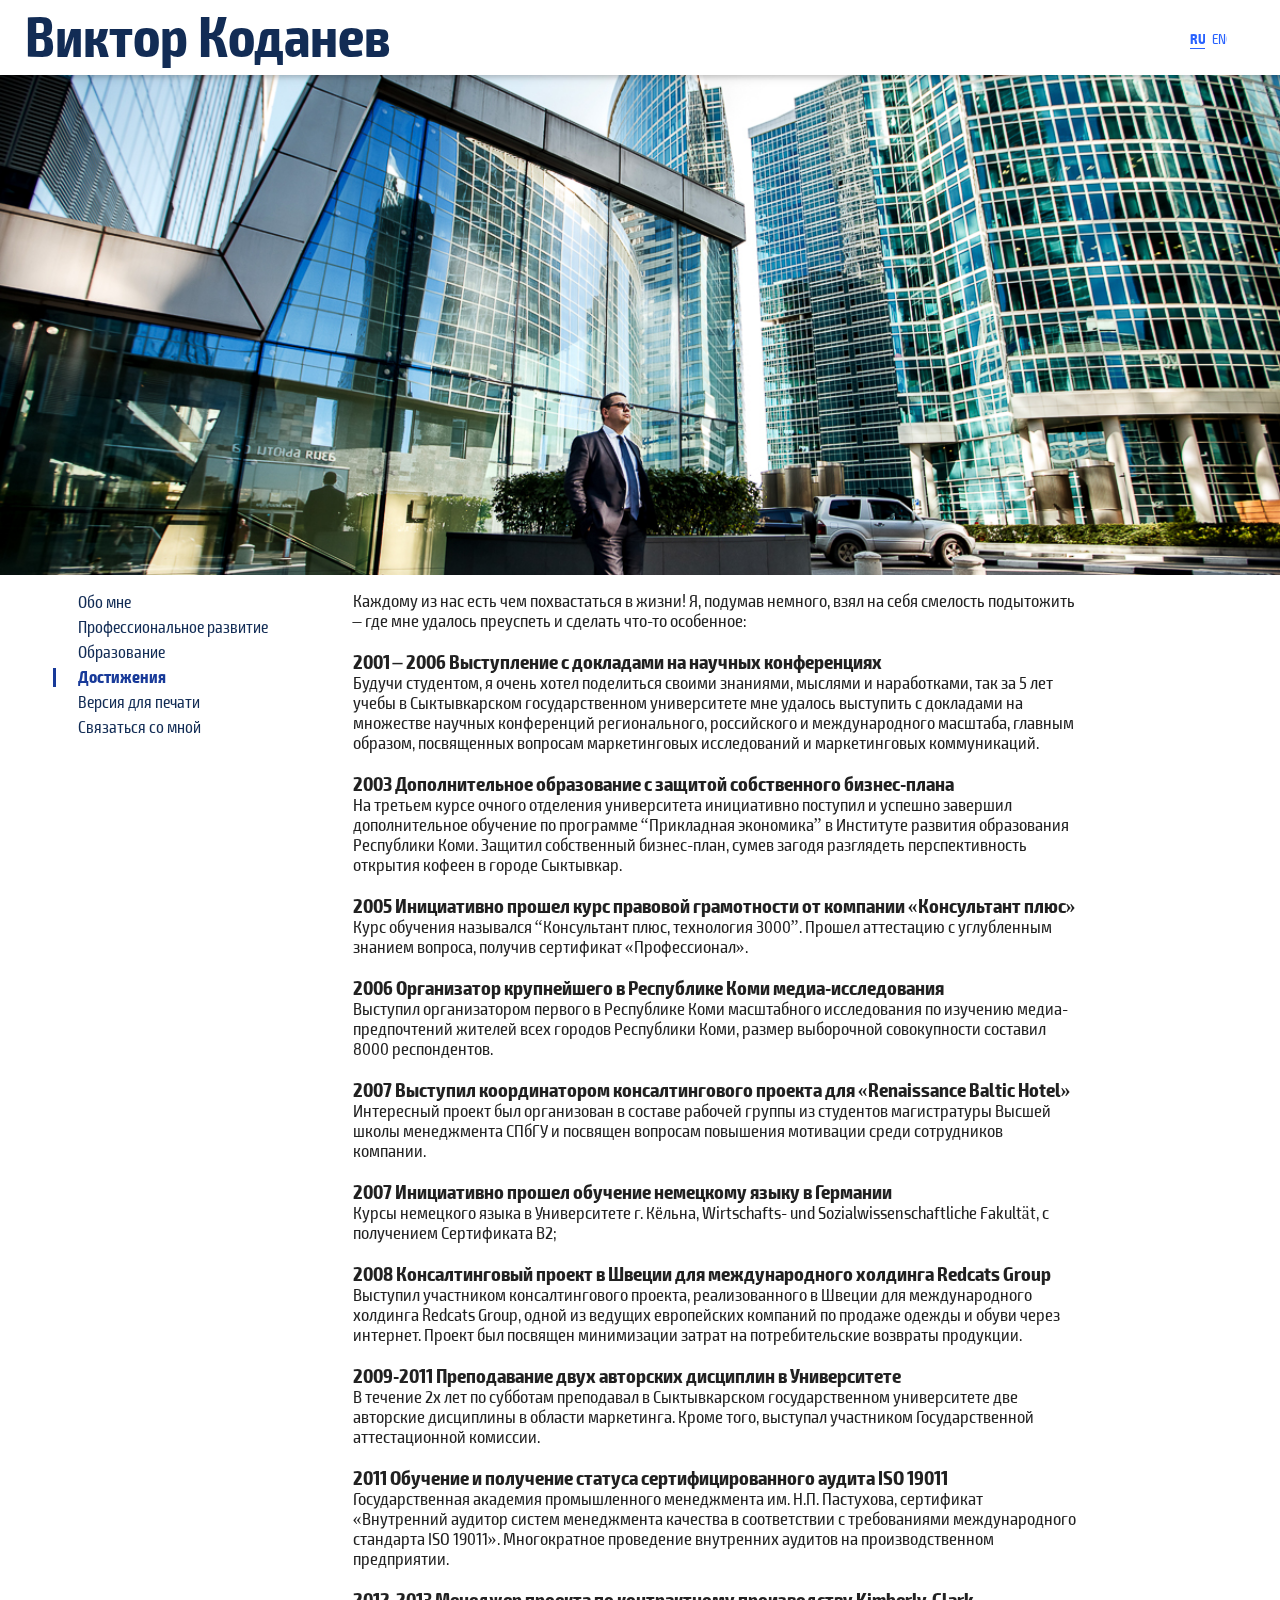
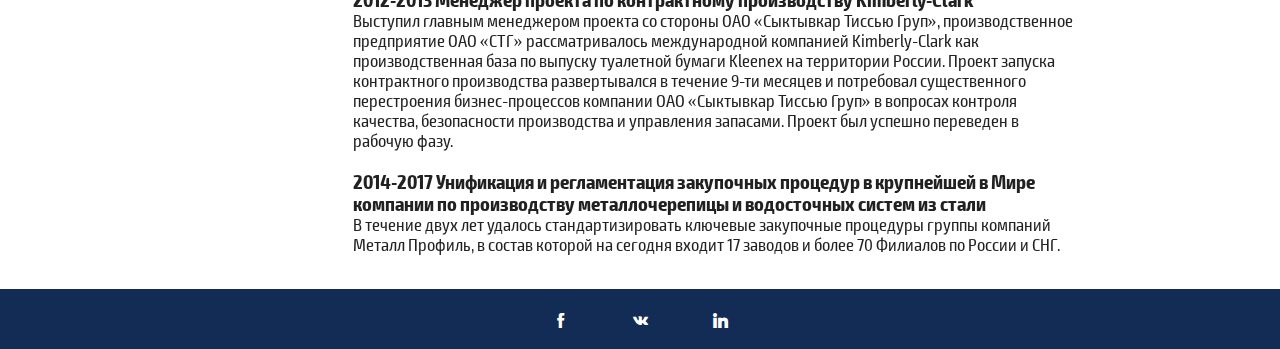
==== commit 07ef28bd: "removed errors" ====
--- a/achievemnets/index.html
+++ b/achievemnets/index.html
@@ -1,7 +1,5 @@
 <!DOCTYPE html>
-<html><body><br>
-<b>Warning</b>:  Parameter 2 to WPGlobus_Filters::filter__the_posts() expected to be a reference, value given in <b>D:\currentWorks\kodanev-viktor\wp-includes\class-wp-hook.php</b> on line <b>286</b><br>
-	
+<html><body>	
 	
 
 	
